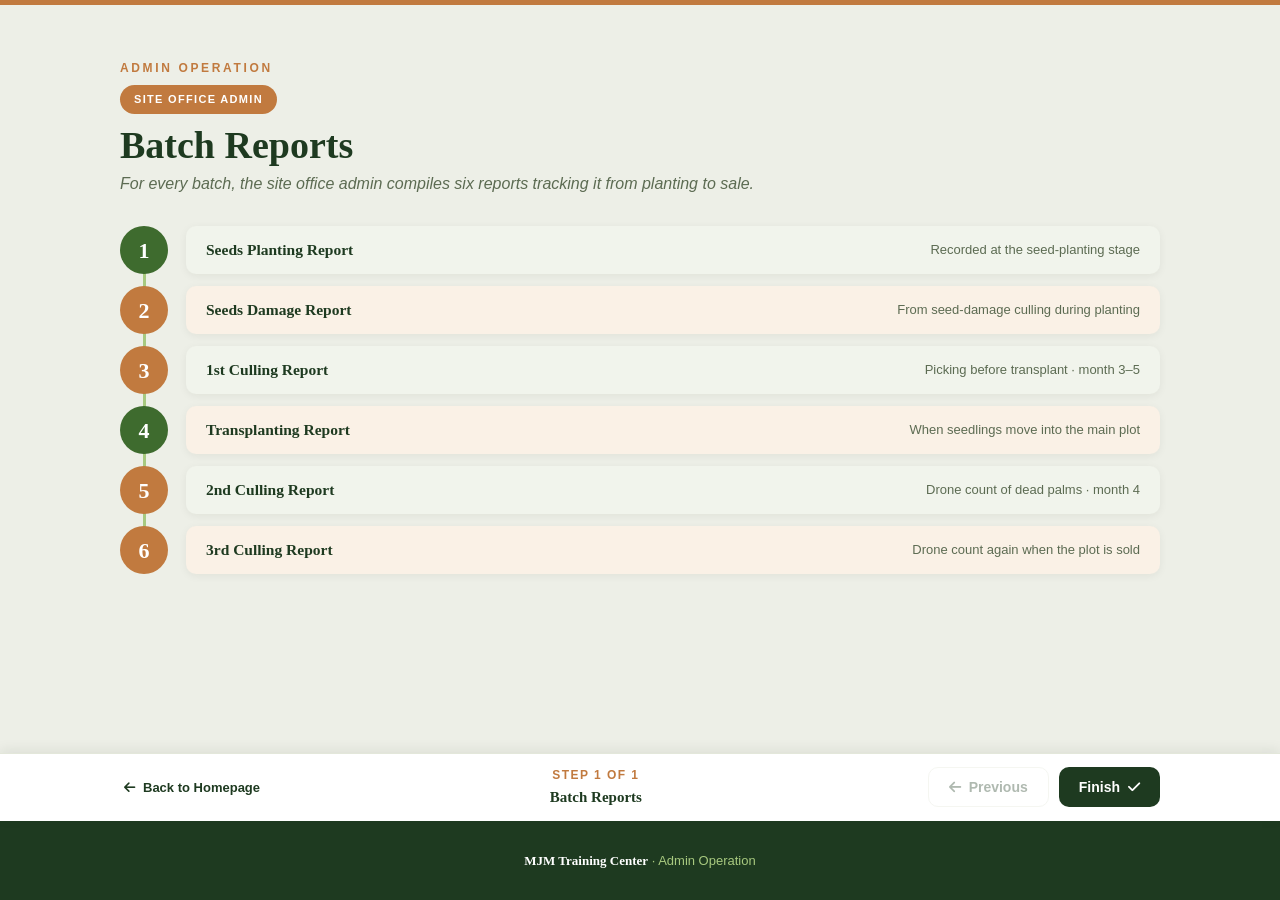
==== admin-operation.html @ 198212f9 "Show course-completion modal on Finish - Operation, Sales and Admin Operation now show a 'Congratula" ====
<!DOCTYPE html>
<html lang="en">
<head>
<meta charset="UTF-8">
<meta name="viewport" content="width=device-width, initial-scale=1.0">
<title>Admin Operation — MJM Training Center</title>
<meta name="description" content="Admin operation training — batch reports and records.">
<link rel="stylesheet" href="https://cdnjs.cloudflare.com/ajax/libs/font-awesome/6.5.2/css/all.min.css">
<link rel="stylesheet" href="assets/style.css">
</head>
<body>

<div class="pagebar"><div class="fill" id="pgfill"></div></div>

<!-- BATCH REPORTS -->
<section class="slide" id="reports"><div class="wrap">
  <div class="titlewrap reveal">
    <div class="kicker">Admin Operation</div>
    <span class="role-pill">Site Office Admin</span>
    <h2 class="slide-title">Batch Reports</h2>
    <p class="subtitle">For every batch, the site office admin compiles six reports tracking it from planting to sale.</p>
  </div>
  <div class="reports reveal">
    <div class="rrow"><div class="badge" style="background:var(--green)">1</div>
      <div class="bar"><h3>Seeds Planting Report</h3><span>Recorded at the seed-planting stage</span></div></div>
    <div class="rrow alt"><div class="badge" style="background:var(--earth)">2</div>
      <div class="bar"><h3>Seeds Damage Report</h3><span>From seed-damage culling during planting</span></div></div>
    <div class="rrow"><div class="badge" style="background:var(--earth)">3</div>
      <div class="bar"><h3>1st Culling Report</h3><span>Picking before transplant · month 3–5</span></div></div>
    <div class="rrow alt"><div class="badge" style="background:var(--green)">4</div>
      <div class="bar"><h3>Transplanting Report</h3><span>When seedlings move into the main plot</span></div></div>
    <div class="rrow"><div class="badge" style="background:var(--earth)">5</div>
      <div class="bar"><h3>2nd Culling Report</h3><span>Drone count of dead palms · month 4</span></div></div>
    <div class="rrow alt"><div class="badge" style="background:var(--earth)">6</div>
      <div class="bar"><h3>3rd Culling Report</h3><span>Drone count again when the plot is sold</span></div></div>
  </div>
</div></section>

<div class="pager">
  <div class="pager-in">
    <a class="phome" href="index.html"><i class="fa-solid fa-arrow-left"></i> Back to Homepage</a>
    <div class="pmeta">
      <div class="pstep" id="pstep">Step 1</div>
      <div class="pname" id="pname"></div>
    </div>
    <div class="pbtns">
      <button class="pbtn ghost" id="prevBtn"><i class="fa-solid fa-arrow-left"></i> <span class="lbl">Previous</span></button>
      <button class="pbtn" id="nextBtn">Next <i class="fa-solid fa-arrow-right"></i></button>
    </div>
  </div>
</div>

<footer>
  <p><b>MJM Training Center</b> · Admin Operation</p>
</footer>

<div class="done-modal" id="doneModal">
  <div class="done-card">
    <div class="done-seal"><i class="fa-solid fa-circle-check"></i></div>
    <h2>Congratulations!</h2>
    <p>You've finished the course.</p>
    <a class="btn" href="index.html"><i class="fa-solid fa-house"></i> Back to Homepage</a>
  </div>
</div>

<script>
(function(){
  var body=document.body;
  var steps=[].slice.call(document.querySelectorAll('section.slide'));
  var fill=document.getElementById('pgfill');
  var stepEl=document.getElementById('pstep'),nameEl=document.getElementById('pname');
  var prevBtn=document.getElementById('prevBtn'),nextBtn=document.getElementById('nextBtn');
  var total=steps.length, cur=0;
  [].forEach.call(document.querySelectorAll('.reveal'),function(el){el.classList.add('in');});
  function nameOf(sec){var t=sec.querySelector('.slide-title');return t?t.textContent.trim():'';}
  function show(i,scroll){
    cur=Math.max(0,Math.min(total-1,i));
    steps.forEach(function(s,idx){s.classList.toggle('active',idx===cur);});
    fill.style.width=((cur+1)/total*100)+'%';
    stepEl.textContent='Step '+(cur+1)+' of '+total;
    nameEl.textContent=nameOf(steps[cur]);
    prevBtn.disabled=(cur===0);
    nextBtn.innerHTML=(cur===total-1)?'Finish <i class="fa-solid fa-check"></i>':'Next <i class="fa-solid fa-arrow-right"></i>';
    if(scroll!==false) window.scrollTo({top:0,behavior:'smooth'});
  }
  prevBtn.addEventListener('click',function(){ if(cur>0) show(cur-1); });
  nextBtn.addEventListener('click',function(){ if(cur<total-1) show(cur+1); else document.getElementById('doneModal').classList.add('show'); });
  document.addEventListener('keydown',function(e){
    if(e.target.tagName==='INPUT'||e.target.tagName==='TEXTAREA') return;
    if(e.key==='ArrowRight'){ if(cur<total-1) show(cur+1); }
    else if(e.key==='ArrowLeft'){ if(cur>0) show(cur-1); }
  });
  body.classList.add('paged');
  show(0,false);
})();
</script>

</body>
</html>
---- assets/style.css ----
/* Shared styles — Training Hub */

  :root{
    --forest:#1E3A20; --green:#3E6B2E; --leaf:#6FA046; --moss:#A8C97F;
    --earth:#C17A3F; --earth-d:#9C5E2C; --card:#F1F4EC; --card-e:#FAF1E6;
    --ink:#1B2A17; --mute:#5C6B52; --line:#E3E7DA; --white:#fff;
    --serif:Georgia,"Iowan Old Style","Times New Roman",serif;
    --sans:-apple-system,BlinkMacSystemFont,"Segoe UI",Roboto,"Helvetica Neue",Arial,sans-serif;
    --maxw:1080px;
  }
  *{box-sizing:border-box;margin:0;padding:0}
  html{scroll-behavior:smooth;scroll-padding-top:74px}
  body{font-family:var(--sans);color:var(--ink);background:#EDEFE7;line-height:1.5;-webkit-font-smoothing:antialiased}
  h1,h2,h3{font-family:var(--serif);font-weight:700;line-height:1.12}
  a{color:inherit;text-decoration:none}
  img{max-width:100%}

  /* ---------- nav ---------- */
  .topbar{position:sticky;top:0;z-index:50;background:var(--forest);color:#fff;
    box-shadow:0 2px 10px rgba(0,0,0,.15)}
  .topbar-in{max-width:var(--maxw);margin:0 auto;display:flex;align-items:center;
    justify-content:space-between;padding:12px 20px;gap:16px}
  .brand{display:flex;align-items:center;gap:10px;font-family:var(--serif);font-weight:700;font-size:18px;white-space:nowrap}
  .brand i{color:var(--moss)}
  .navlinks{display:flex;gap:4px;flex-wrap:wrap;justify-content:flex-end}
  .navlinks a{font-size:13px;font-weight:600;color:#D7E3C4;padding:6px 10px;border-radius:6px;
    letter-spacing:.02em;transition:background .15s,color .15s}
  .navlinks a:hover,.navlinks a.active{background:rgba(255,255,255,.12);color:#fff}
  .navtoggle{display:none;background:none;border:0;color:#fff;font-size:20px;cursor:pointer}

  /* ---------- layout ---------- */
  .wrap{max-width:var(--maxw);margin:0 auto;padding:0 20px}
  .slide{padding:54px 0;border-bottom:1px solid var(--line)}
  .slide:last-of-type{border-bottom:0}
  .kicker{font-size:12px;font-weight:700;letter-spacing:.22em;color:var(--earth);text-transform:uppercase;margin-bottom:8px}
  .slide-title{font-size:clamp(26px,4vw,38px);color:var(--forest);margin-bottom:6px}
  .subtitle{color:var(--mute);font-style:italic;font-size:16px;max-width:760px;margin-top:6px}
  .titlewrap{position:relative;margin-bottom:30px}
  .role-pill{display:inline-block;background:var(--earth);color:#fff;font-size:11px;font-weight:700;
    letter-spacing:.12em;text-transform:uppercase;padding:6px 14px;border-radius:20px;margin-bottom:10px}

  /* ---------- hero ---------- */
  .hero{background:var(--forest);color:#fff;position:relative;overflow:hidden}
  .hero .blob{position:absolute;border-radius:50%;}
  .hero .b1{width:380px;height:380px;background:#33532f;top:-120px;right:-90px;opacity:.55}
  .hero .b2{width:280px;height:280px;background:var(--leaf);bottom:-130px;right:60px;opacity:.30}
  .hero-in{max-width:var(--maxw);margin:0 auto;padding:90px 20px 80px;position:relative;z-index:2}
  .hero .seed{width:74px;height:74px;border-radius:50%;background:rgba(255,255,255,.10);
    display:grid;place-items:center;font-size:34px;color:#fff;margin-bottom:26px}
  .hero .eyebrow{color:var(--moss);letter-spacing:.28em;font-weight:700;font-size:14px;text-transform:uppercase}
  .hero h1{font-size:clamp(36px,7vw,62px);margin:14px 0 0;max-width:14ch}
  .hero .rule{width:120px;height:4px;background:var(--earth);margin:26px 0 18px;border-radius:2px}
  .hero .lede{color:var(--moss);font-size:clamp(15px,2.4vw,19px);max-width:60ch}

  /* ---------- generic cards / grids ---------- */
  .grid{display:grid;gap:18px}
  .g2{grid-template-columns:repeat(2,1fr)}
  .g3{grid-template-columns:repeat(3,1fr)}
  .g4{grid-template-columns:repeat(4,1fr)}
  .card{background:var(--card);border-radius:14px;padding:22px;box-shadow:0 3px 10px rgba(27,42,23,.07)}
  .card.earthbg{background:var(--card-e)}

  .icon-badge{flex:none;width:56px;height:56px;border-radius:50%;display:grid;place-items:center;
    color:#fff;font-size:24px}
  .ib-green{background:var(--green)} .ib-forest{background:var(--forest)}
  .ib-earth{background:var(--earth)} .ib-leaf{background:var(--leaf)}

  /* overview */
  .ov{display:flex;gap:16px;align-items:flex-start}
  .ov .num{font-family:var(--serif);font-size:40px;font-weight:700;color:var(--moss);margin-left:auto;line-height:1}
  .ov h3{font-size:19px;color:var(--forest);margin-bottom:6px}
  .ov p{color:var(--mute);font-size:14px}

  /* stage flow */
  .flow{display:flex;align-items:stretch;gap:0}
  .flow .node{flex:1}
  .flow .arrow{flex:none;display:grid;place-items:center;color:var(--earth);font-size:22px;padding:0 10px}
  .stage{background:var(--card);border-radius:14px;overflow:hidden;text-align:center;height:100%;
    box-shadow:0 3px 10px rgba(27,42,23,.07);position:relative}
  .stage .bar{height:7px}
  .stage .body{padding:26px 20px 24px}
  .stage .circle{width:84px;height:84px;border-radius:50%;display:grid;place-items:center;color:#fff;
    font-size:34px;margin:6px auto 16px}
  .stage h3{font-size:21px;color:var(--forest);margin-bottom:12px}
  .stage .dur{display:inline-block;font-size:13px;font-weight:700;color:var(--forest);
    padding:5px 14px;border-radius:16px;margin-bottom:12px}
  .stage p{color:var(--mute);font-size:13.5px}

  /* two-col split (planting) */
  .split{display:grid;grid-template-columns:1fr 1fr;gap:18px}
  .row-item{display:flex;gap:14px;align-items:flex-start;margin-bottom:16px}
  .ring{flex:none;width:46px;height:46px;border-radius:50%;display:grid;place-items:center;
    background:#fff;font-size:18px}
  .ring.leaf{border:2px solid var(--leaf);color:var(--leaf)}
  .ring.earth{border:2px solid var(--earth);color:var(--earth)}
  .row-item b{color:var(--forest)} .row-item span{color:var(--mute);font-size:14px}
  .soil{background:#E3D5C0;border-radius:10px;padding:14px;margin:6px 0 16px;position:relative}
  .soil .surface{background:#C9B79A;border-radius:6px;height:30px;display:flex;align-items:center;
    padding:0 10px;font-size:11px;font-style:italic;color:#6B5B43;margin-bottom:10px}
  .soil .seedline{display:flex;align-items:center;gap:8px;color:var(--earth-d);font-weight:700;font-size:13px}
  .soil .seedline .dash{flex:1;border-top:2px dashed var(--earth)}
  ul.ticks{list-style:none}
  ul.ticks li{position:relative;padding-left:24px;margin-bottom:8px;font-size:14px;color:var(--ink)}
  ul.ticks li::before{content:"\f00c";font-family:"Font Awesome 6 Free";font-weight:900;
    position:absolute;left:0;top:1px;color:var(--leaf);font-size:13px}

  /* hero schedule card (pre-nursery) */
  .schedhero{background:var(--forest);color:#fff;border-radius:16px;padding:26px;box-shadow:0 3px 12px rgba(27,42,23,.18)}
  .schedhero .head{display:flex;align-items:center;gap:14px;margin-bottom:16px}
  .schedhero h3{font-size:21px;color:#fff}
  .schedhero .lead{color:var(--moss);font-size:14px;margin-bottom:14px}
  .schedhero ul{list-style:none}
  .schedhero li{position:relative;padding-left:20px;margin-bottom:9px;font-size:14.5px}
  .schedhero li::before{content:"";position:absolute;left:0;top:8px;width:7px;height:7px;border-radius:50%;background:var(--moss)}

  /* stat / operation card */
  .op{display:flex;gap:16px;align-items:flex-start}
  .op .op-body{min-width:0}
  .op .op-title{font-size:14.5px;font-weight:700;color:var(--forest)}
  .op .op-value{font-family:var(--serif);font-weight:700;font-size:26px;line-height:1.1;margin:2px 0 4px}
  .op .op-value.sm{font-size:19px}
  .op.green .op-value{color:var(--leaf)} .op.earth .op-value{color:var(--earth)}
  .op .op-note{color:var(--mute);font-size:12.5px}
  .reminder{background:var(--forest);color:#fff}
  .reminder .op-title{color:#fff} .reminder .op-note{color:var(--moss)}

  /* beyond (3 big colored cards) */
  .big{border-radius:16px;padding:26px;color:#fff;height:100%}
  .big .icon-badge{background:rgba(255,255,255,.14);margin-bottom:18px}
  .big h3{font-size:22px;margin-bottom:10px}
  .big p{font-size:14px;opacity:.95}
  .bg-green{background:var(--green)} .bg-leaf{background:var(--leaf)} .bg-earth{background:var(--earth)}

  /* culling timeline */
  .cull{background:var(--card);border-radius:14px;text-align:center;padding:22px 16px;height:100%;
    box-shadow:0 3px 10px rgba(27,42,23,.07)}
  .cull .circle{width:74px;height:74px;border-radius:50%;display:grid;place-items:center;color:#fff;font-size:30px;margin:0 auto 14px}
  .cull h3{font-size:16px;color:var(--forest);margin-bottom:8px}
  .cull .when{display:inline-block;font-size:11.5px;font-weight:700;color:var(--forest);
    padding:4px 10px;border-radius:6px;margin-bottom:10px}
  .cull p{font-size:13px;color:var(--mute)}

  /* step list (transplanting) */
  .steps{counter-reset:step}
  .step{display:flex;gap:16px;align-items:flex-start;position:relative;padding-bottom:18px}
  .step:not(:last-child)::after{content:"";position:absolute;left:18px;top:42px;bottom:-2px;width:2.5px;background:var(--moss)}
  .step .dot{flex:none;width:38px;height:38px;border-radius:50%;background:var(--green);color:#fff;
    font-family:var(--serif);font-weight:700;display:grid;place-items:center;z-index:1}
  .step b{color:var(--forest);font-size:15.5px} .step span{display:block;color:var(--mute);font-size:13px;margin-top:2px}
  .sidecard{background:var(--forest);color:#fff;border-radius:16px;padding:30px;text-align:center;
    display:flex;flex-direction:column;justify-content:center;height:100%}
  .sidecard .circle{width:70px;height:70px;border-radius:50%;background:var(--leaf);display:grid;place-items:center;
    font-size:28px;margin:0 auto 18px}
  .sidecard h3{font-size:22px;margin-bottom:8px}
  .sidecard .em{color:var(--moss);font-style:italic;margin-bottom:14px}
  .sidecard .hr{height:1px;background:var(--green);width:70%;margin:6px auto 16px}
  .sidecard p{font-size:13.5px}

  /* numbered process flow (collection / order) */
  .pcard{background:var(--card);border-radius:13px;padding:20px;height:100%;box-shadow:0 3px 10px rgba(27,42,23,.07)}
  .pcard.earthbg{background:var(--card-e)}
  .pcard .top{display:flex;gap:14px;align-items:center;margin-bottom:10px}
  .pcard .stepno{font-size:11px;font-weight:700;letter-spacing:.14em;color:var(--leaf);text-transform:uppercase}
  .pcard.earthbg .stepno{color:var(--earth)}
  .pcard h3{font-size:16px;color:var(--forest)}
  .pcard p{font-size:13px;color:var(--mute)}

  /* order flow (3 big tiles) */
  .otile{background:var(--card);border-radius:14px;overflow:hidden;text-align:center;height:100%;
    box-shadow:0 3px 10px rgba(27,42,23,.07)}
  .otile .bar{height:7px}
  .otile .body{padding:24px 20px;position:relative}
  .otile .on{position:absolute;top:14px;left:18px;font-family:var(--serif);font-weight:700;font-size:30px;opacity:.30}
  .otile .circle{width:78px;height:78px;border-radius:50%;display:grid;place-items:center;color:#fff;
    font-size:32px;margin:10px auto 16px}
  .otile h3{font-size:17px;color:var(--forest);margin-bottom:8px}
  .otile p{font-size:13px;color:var(--mute)}

  /* report vertical flow */
  .reports{position:relative}
  .reports::before{content:"";position:absolute;left:23px;top:24px;bottom:24px;width:2.5px;background:var(--moss)}
  .rrow{display:flex;align-items:center;gap:18px;margin-bottom:12px;position:relative}
  .rrow .badge{flex:none;width:48px;height:48px;border-radius:50%;color:#fff;font-family:var(--serif);
    font-weight:700;font-size:22px;display:grid;place-items:center;z-index:1}
  .rrow .bar{flex:1;background:var(--card);border-radius:10px;padding:14px 20px;display:flex;
    align-items:center;justify-content:space-between;gap:16px;box-shadow:0 2px 8px rgba(27,42,23,.06)}
  .rrow.alt .bar{background:var(--card-e)}
  .rrow .bar h3{font-size:15.5px;color:var(--forest)}
  .rrow .bar span{color:var(--mute);font-size:13px;text-align:right}

  /* document cards */
  .doc{display:flex;align-items:center;gap:14px;background:var(--card);border-radius:12px;padding:14px 18px;
    position:relative;box-shadow:0 2px 8px rgba(27,42,23,.06)}
  .doc .icon-badge{width:48px;height:48px;font-size:20px;background:var(--forest)}
  .doc h3{font-size:15px;color:var(--forest)} .doc p{font-size:12.5px;color:var(--mute)}
  .doc .dn{margin-left:auto;font-family:var(--serif);font-weight:700;font-size:34px;color:var(--earth);opacity:.45}
  .doc.record{background:var(--forest)}
  .doc.record .icon-badge{background:var(--leaf)}
  .doc.record h3{color:#fff} .doc.record p{color:var(--moss)}

  /* footer */
  footer{background:var(--forest);color:var(--moss);text-align:center;padding:30px 20px;font-size:13px}
  footer b{color:#fff;font-family:var(--serif)}

  /* reveal */
  .reveal{opacity:0;transform:translateY(18px);transition:opacity .6s ease,transform .6s ease}
  .reveal.in{opacity:1;transform:none}

  /* ---------- responsive ---------- */
  @media (max-width:860px){
    .g4{grid-template-columns:repeat(2,1fr)}
    .split{grid-template-columns:1fr}
    .navlinks{display:none;position:absolute;top:100%;left:0;right:0;background:var(--forest);
      flex-direction:column;align-items:stretch;padding:8px 14px 16px;gap:2px}
    .navlinks.open{display:flex}
    .navlinks a{padding:10px;border-radius:8px}
    .navtoggle{display:block}
    .topbar-in{position:relative}
  }
  @media (max-width:680px){
    .g2,.g3{grid-template-columns:1fr}
    .flow{flex-direction:column}
    .flow .arrow{transform:rotate(90deg);padding:10px 0}
    .transplant{grid-template-columns:1fr!important}
    .g4{grid-template-columns:1fr}
    .rrow .bar{flex-direction:column;align-items:flex-start;gap:4px}
    .rrow .bar span{text-align:left}
  }
  @media (prefers-reduced-motion:reduce){
    html{scroll-behavior:auto}
    .reveal{opacity:1;transform:none;transition:none}
  }

  /* ---------- simple nav link (non-collapsing) ---------- */
  .homelink{font-size:13px;font-weight:600;color:#D7E3C4;padding:6px 10px;border-radius:6px;white-space:nowrap}
  .homelink:hover{background:rgba(255,255,255,.12);color:#fff}

  /* ---------- landing modules ---------- */
  .modules{display:grid;grid-template-columns:repeat(auto-fit,minmax(280px,1fr));gap:22px}
  .module-card{display:flex;flex-direction:column;background:var(--card);border-radius:16px;padding:28px;
    box-shadow:0 3px 12px rgba(27,42,23,.08);transition:transform .18s ease,box-shadow .18s ease;
    color:inherit;border:1px solid var(--line)}
  .module-card:hover{transform:translateY(-4px);box-shadow:0 12px 26px rgba(27,42,23,.15)}
  .module-card .m-icon{width:64px;height:64px;border-radius:16px;display:grid;place-items:center;
    color:#fff;font-size:28px;background:var(--green);margin-bottom:18px}
  .module-card.locked .m-icon{background:var(--earth)}
  .module-card h3{font-size:21px;color:var(--forest);margin-bottom:8px}
  .module-card p{color:var(--mute);font-size:14px;flex:1;margin-bottom:18px}
  .mbadge{display:inline-flex;align-items:center;gap:6px;font-size:11.5px;font-weight:700;letter-spacing:.06em;
    text-transform:uppercase;padding:5px 12px;border-radius:20px;align-self:flex-start;margin-bottom:16px}
  .mbadge.free{background:#dceac8;color:var(--green)}
  .mbadge.lock{background:#f0dcc8;color:var(--earth-d)}
  .mbadge.gold{background:#f5e6c4;color:#8a6a1f}
  .module-card.cert .m-icon{background:linear-gradient(135deg,#d9a441,#b07c22)}

  /* ---------- certificate banner (own section) ---------- */
  .cert-banner{display:flex;align-items:center;gap:22px;background:linear-gradient(135deg,#fffaf0,#f6edd6);
    border:1px solid #e3cf9e;border-radius:18px;padding:26px 28px;box-shadow:0 3px 12px rgba(120,90,20,.10);
    color:inherit;transition:transform .18s ease,box-shadow .18s ease}
  .cert-banner:hover{transform:translateY(-3px);box-shadow:0 12px 26px rgba(120,90,20,.18)}
  .cert-banner .cb-icon{flex:none;width:64px;height:64px;border-radius:16px;display:grid;place-items:center;
    color:#fff;font-size:28px;background:linear-gradient(135deg,#d9a441,#b07c22)}
  .cert-banner .cb-text{flex:1;min-width:0}
  .cert-banner .cb-text h3{font-size:21px;color:var(--forest);margin-bottom:6px}
  .cert-banner .cb-text p{color:var(--mute);font-size:14px}
  .cert-banner .cb-go{flex:none;width:44px;height:44px;border-radius:50%;display:grid;place-items:center;
    background:var(--forest);color:#fff;font-size:16px;transition:transform .18s ease,background .18s ease}
  .cert-banner:hover .cb-go{background:var(--green);transform:translateX(3px)}
  @media(max-width:560px){.cert-banner{flex-direction:column;text-align:center}}

  /* ---------- course completion modal ---------- */
  .done-modal{position:fixed;inset:0;z-index:300;display:none;align-items:center;justify-content:center;
    padding:20px;background:rgba(27,42,23,.55)}
  .done-modal.show{display:flex;animation:donefade .25s ease}
  @keyframes donefade{from{opacity:0}to{opacity:1}}
  .done-card{background:#fff;border-radius:20px;padding:42px 34px;max-width:400px;width:100%;text-align:center;
    box-shadow:0 24px 60px rgba(0,0,0,.35);animation:donepop .3s ease}
  @keyframes donepop{from{transform:scale(.9);opacity:0}to{transform:none;opacity:1}}
  .done-seal{width:86px;height:86px;border-radius:50%;margin:0 auto 18px;display:grid;place-items:center;
    font-size:44px;color:#fff;background:linear-gradient(135deg,var(--leaf),var(--green))}
  .done-card h2{font-family:var(--serif);font-size:28px;color:var(--forest);margin-bottom:8px}
  .done-card p{color:var(--mute);font-size:15px}
  .done-card .btn{margin-top:22px}
  .m-open{display:inline-flex;align-items:center;gap:8px;font-weight:700;font-size:14px;color:var(--forest)}
  .m-open i{transition:transform .18s ease}
  .module-card:hover .m-open i{transform:translateX(4px)}

  /* ---------- coming soon ---------- */
  .coming{max-width:640px;margin:0 auto;text-align:center;padding:40px 0}
  .coming .cs-icon{width:96px;height:96px;border-radius:50%;background:var(--card);display:grid;place-items:center;
    font-size:40px;color:var(--green);margin:0 auto 24px}
  .coming h2{font-size:clamp(26px,4vw,34px);color:var(--forest);margin-bottom:12px}
  .coming p{color:var(--mute);font-size:16px;margin-bottom:6px}
  .btn{display:inline-flex;align-items:center;gap:8px;background:var(--forest);color:#fff;font-weight:700;
    font-size:14px;padding:12px 22px;border-radius:10px;margin-top:22px;border:0;cursor:pointer;transition:background .15s}
  .btn:hover{background:var(--green)}

  /* ---------- password gate ---------- */
  .gate{position:fixed;inset:0;z-index:200;background:var(--forest);display:flex;align-items:center;
    justify-content:center;padding:20px}
  .gate.hidden{display:none}
  .gate-card{background:#fff;border-radius:18px;padding:38px 32px;max-width:380px;width:100%;text-align:center;
    box-shadow:0 18px 50px rgba(0,0,0,.35)}
  .gate-card .lock{width:72px;height:72px;border-radius:50%;background:var(--card-e);color:var(--earth);
    display:grid;place-items:center;font-size:30px;margin:0 auto 18px}
  .gate-card h2{font-size:22px;color:var(--forest);margin-bottom:6px}
  .gate-card p{color:var(--mute);font-size:14px;margin-bottom:20px}
  .gate-card input{width:100%;padding:13px 14px;border:1.5px solid var(--line);border-radius:10px;font-size:18px;
    text-align:center;letter-spacing:.35em;font-family:var(--sans);margin-bottom:12px}
  .gate-card input:focus{outline:none;border-color:var(--leaf)}
  .gate-err{color:#b23b2e;font-size:13px;min-height:18px;margin-bottom:10px;font-weight:600}
  .gate.shake .gate-card{animation:shake .42s}
  @keyframes shake{0%,100%{transform:translateX(0)}25%{transform:translateX(-9px)}75%{transform:translateX(9px)}}
  .gate-back{display:inline-block;margin-top:16px;color:var(--mute);font-size:13px}
  .gate-back:hover{color:var(--forest)}
  .locked-body{display:none}
  .locked-body.shown{display:block}

  @media (max-width:860px){ .modules{grid-template-columns:1fr} }

  /* ---------- hub stats strip ---------- */
  .hubstats{display:flex;flex-wrap:wrap;gap:16px;margin-top:34px}
  .stat{flex:1;min-width:150px;background:rgba(255,255,255,.08);border:1px solid rgba(255,255,255,.14);
    border-radius:14px;padding:18px 20px}
  .stat .n{font-family:var(--serif);font-weight:700;font-size:30px;color:#fff;line-height:1}
  .stat .l{color:var(--moss);font-size:13px;margin-top:6px}
  @media (max-width:680px){ .stat{min-width:calc(50% - 8px)} }

  /* ---------- brand mark ---------- */
  .brand .mjm{background:var(--earth);color:#fff;font-family:var(--serif);font-weight:700;
    border-radius:8px;padding:2px 8px;font-size:15px;letter-spacing:.02em}

  /* big hub logo: large "MJM" + "Training Center" beside it */
  .brandmark{display:flex;align-items:center;gap:14px;padding:4px 0}
  .brandmark .mjm-logo{font-family:var(--serif);font-weight:700;font-size:42px;line-height:1;
    letter-spacing:.02em;background:linear-gradient(135deg,#fff 0%,var(--moss) 70%,var(--leaf) 100%);
    -webkit-background-clip:text;background-clip:text;color:transparent;
    text-shadow:0 2px 10px rgba(0,0,0,.18)}
  .brandmark .tc-label{font-size:13px;font-weight:700;line-height:1.15;text-transform:uppercase;
    letter-spacing:.2em;color:#D7E3C4;border-left:2px solid var(--earth);padding-left:14px}
  @media (max-width:480px){
    .brandmark .mjm-logo{font-size:34px}
    .brandmark .tc-label{font-size:11px;letter-spacing:.15em}
  }

  /* locked-card note */
  .module-card .lock-note{font-size:12px;color:var(--earth-d);margin-bottom:14px;display:flex;
    align-items:center;gap:6px;font-weight:600}

  /* ---------- role pathways ---------- */
  /* role × skill matrix */
  .matrix-wrap{overflow-x:auto;-webkit-overflow-scrolling:touch;border-radius:14px;
    box-shadow:0 3px 10px rgba(27,42,23,.07)}
  .matrix{width:100%;border-collapse:separate;border-spacing:0;min-width:660px;background:var(--card);
    border:1px solid var(--line);border-radius:14px;overflow:hidden}
  .matrix th,.matrix td{padding:14px 10px;text-align:center;border-bottom:1px solid var(--line)}
  .matrix tbody tr:last-child td{border-bottom:0}
  .matrix thead th{background:var(--forest);color:#fff;vertical-align:middle;font-size:11.5px;font-weight:700}
  .matrix thead th.skill-h{text-align:center;font-size:12px;letter-spacing:.04em}
  .matrix thead th.open-h{font-size:11px;color:var(--moss)}
  .matrix .rdot{display:inline-grid;place-items:center;width:34px;height:34px;border-radius:50%;
    margin:0 auto 6px;color:#fff;font-size:15px}
  .matrix .rdot.r1{background:var(--moss)} .matrix .rdot.r2{background:var(--leaf)}
  .matrix .rdot.r3{background:var(--green)} .matrix .rdot.r4{background:var(--earth)}
  .matrix .rdot.r5{background:#fff;color:var(--forest)}
  .matrix .rname{display:flex;flex-direction:column;justify-content:center;align-items:center;
    line-height:1.2;min-height:2.4em}
  .matrix .skill{text-align:left;font-weight:700;color:var(--forest);font-size:14px;white-space:nowrap}
  .matrix .skill i{color:var(--green);margin-right:8px;width:18px;text-align:center}
  .matrix tbody tr:nth-child(even){background:#fff}
  .matrix .tick{color:var(--leaf);font-size:16px}
  .matrix .no{color:#c7d0bb}
  .matrix .go{display:inline-grid;place-items:center;width:34px;height:34px;border-radius:8px;
    background:var(--forest);color:#fff;font-size:14px;transition:background .15s,transform .15s}
  .matrix .go:hover{background:var(--green);transform:translateX(2px)}
  .path-note{margin-top:24px;background:var(--card-e);border:1px solid var(--line);border-radius:14px;
    padding:20px 22px;display:flex;gap:16px;align-items:flex-start}
  .path-note .icon-badge{flex:none;width:48px;height:48px;font-size:20px;background:var(--earth)}
  .path-note h3{font-size:16px;color:var(--forest);margin-bottom:6px}
  .path-note p{color:var(--mute);font-size:13.5px}
  .path-note b{color:var(--forest)}

  /* ---------- paged walkthrough (nursery) ---------- */
  body.paged{min-height:100vh;display:flex;flex-direction:column}
  body.paged .slide{display:none;border-bottom:0}
  body.paged .slide.active{display:block;animation:pagein .4s ease;flex:1 0 auto}
  @keyframes pagein{from{opacity:0;transform:translateY(10px)}to{opacity:1;transform:none}}
  .pagebar{position:sticky;top:0;z-index:40;height:5px;background:var(--line)}
  .pagebar .fill{height:100%;background:var(--earth);width:0;transition:width .35s ease}
  .pager{position:sticky;bottom:0;z-index:45;background:#fff;border-top:1px solid var(--line);
    box-shadow:0 -3px 12px rgba(27,42,23,.08)}
  .pager-in{max-width:var(--maxw);margin:0 auto;display:flex;align-items:center;justify-content:space-between;
    gap:14px;padding:12px 20px}
  .pager .pbtn{display:inline-flex;align-items:center;gap:8px;background:var(--forest);color:#fff;font-weight:700;
    font-size:14px;padding:11px 20px;border-radius:10px;border:0;cursor:pointer;font-family:var(--sans);
    transition:background .15s,opacity .15s}
  .pager .pbtn:hover{background:var(--green)}
  .pager .pbtn[disabled]{opacity:.35;cursor:not-allowed}
  .pager .pbtn.ghost{background:transparent;color:var(--forest);border:1.5px solid var(--line)}
  .pager .pbtn.ghost:hover{background:var(--card)}
  .pager .pmeta{text-align:center;min-width:0;flex:1}
  .pager .pstep{font-size:12px;font-weight:700;letter-spacing:.12em;text-transform:uppercase;color:var(--earth)}
  .pager .pname{font-family:var(--serif);font-weight:700;color:var(--forest);font-size:15px;margin-top:2px;
    white-space:nowrap;overflow:hidden;text-overflow:ellipsis}
  .pager .phome{display:inline-flex;align-items:center;gap:8px;font-size:13px;font-weight:700;color:var(--forest);
    white-space:nowrap;padding:8px 4px}
  .pager .phome:hover{color:var(--green)}
  .pager .pbtns{display:flex;gap:10px}
  @media (max-width:560px){
    .pager .pname{display:none}
    .pager .pbtn{padding:11px 15px}
    .pager .phome .lbl,.pager .pbtn .lbl{display:none}
    .pager .phome{font-size:0}
    .pager .phome i{font-size:16px}
    .pager-in{gap:8px}
  }

  /* ---------- certificate / assessment picker ---------- */
  .cert-pick{max-width:640px;margin:0 auto}
  .cert-pick label{display:block;font-size:12px;font-weight:700;letter-spacing:.12em;text-transform:uppercase;
    color:var(--earth);margin-bottom:10px}
  .cert-select{position:relative}
  .cert-select select{width:100%;appearance:none;-webkit-appearance:none;background:#fff;color:var(--ink);
    border:1.5px solid var(--line);border-radius:12px;padding:16px 46px 16px 18px;font-size:16px;
    font-family:var(--sans);font-weight:600;cursor:pointer}
  .cert-select select:focus{outline:none;border-color:var(--leaf);box-shadow:0 0 0 3px rgba(111,160,70,.18)}
  .cert-select .chev{position:absolute;right:18px;top:50%;transform:translateY(-50%);color:var(--green);
    pointer-events:none;font-size:16px}

  .cert-panel{margin-top:26px;display:none}
  .cert-panel.show{display:block;animation:pagein .4s ease}
  .certificate{position:relative;background:linear-gradient(160deg,#fffdf6,#f6efdd);border:2px solid #e3cf9e;
    border-radius:18px;padding:38px 32px;text-align:center;box-shadow:0 10px 30px rgba(120,90,20,.12)}
  .certificate::before{content:"";position:absolute;inset:10px;border:1px solid #e3cf9e;border-radius:12px;pointer-events:none}
  .certificate .seal{width:78px;height:78px;border-radius:50%;margin:0 auto 16px;display:grid;place-items:center;
    background:linear-gradient(135deg,#d9a441,#b07c22);color:#fff;font-size:34px;box-shadow:0 6px 16px rgba(176,124,34,.35)}
  .certificate .ctag{font-size:12px;font-weight:700;letter-spacing:.22em;text-transform:uppercase;color:#a07c2a}
  .certificate h3{font-family:var(--serif);font-size:clamp(22px,4vw,30px);color:var(--forest);margin:8px 0 6px}
  .certificate .cfor{color:var(--mute);font-size:15px;margin-bottom:4px}
  .certificate .ccourse{font-family:var(--serif);font-weight:700;color:var(--earth-d);font-size:20px;margin-bottom:18px}
  .cert-note{margin-top:18px;font-size:13.5px;color:var(--mute);min-height:20px}
  .cert-note b{color:var(--forest)}
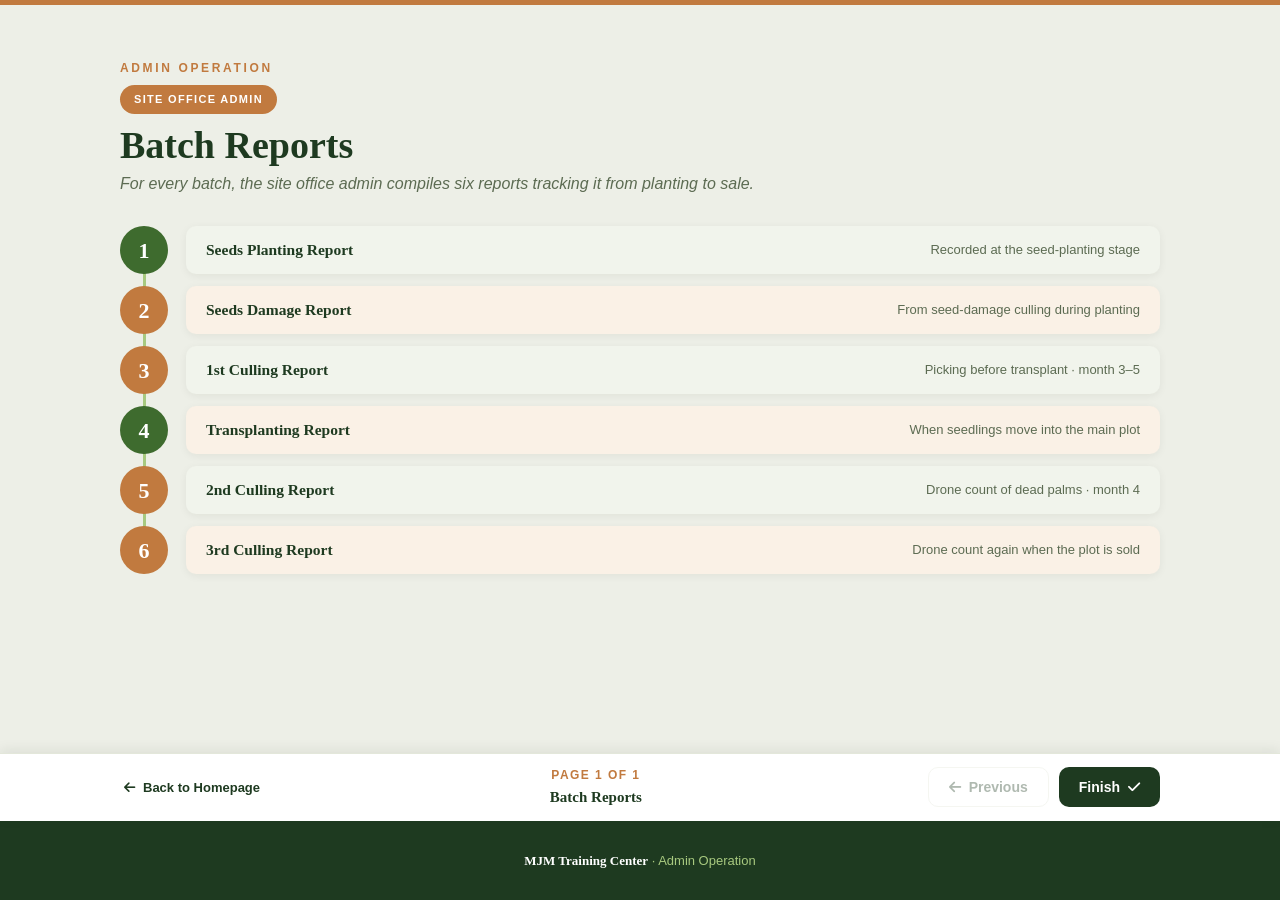
==== commit d703fb74: "Nursery Operation: realistic seed SVGs, Page labels, finish to module - Pager now says 'Page X of N'" ====
--- a/admin-operation.html
+++ b/admin-operation.html
@@ -40,7 +40,7 @@
   <div class="pager-in">
     <a class="phome" href="index.html"><i class="fa-solid fa-arrow-left"></i> Back to Homepage</a>
     <div class="pmeta">
-      <div class="pstep" id="pstep">Step 1</div>
+      <div class="pstep" id="pstep">Page 1</div>
       <div class="pname" id="pname"></div>
     </div>
     <div class="pbtns">
@@ -59,7 +59,7 @@
     <div class="done-seal"><i class="fa-solid fa-circle-check"></i></div>
     <h2>Congratulations!</h2>
     <p>You've finished the course.</p>
-    <a class="btn" href="index.html"><i class="fa-solid fa-house"></i> Back to Homepage</a>
+    <a class="btn" href="nursery.html"><i class="fa-solid fa-seedling"></i> Back to Nursery Training</a>
   </div>
 </div>
 
@@ -77,7 +77,7 @@
     cur=Math.max(0,Math.min(total-1,i));
     steps.forEach(function(s,idx){s.classList.toggle('active',idx===cur);});
     fill.style.width=((cur+1)/total*100)+'%';
-    stepEl.textContent='Step '+(cur+1)+' of '+total;
+    stepEl.textContent='Page '+(cur+1)+' of '+total;
     nameEl.textContent=nameOf(steps[cur]);
     prevBtn.disabled=(cur===0);
     nextBtn.innerHTML=(cur===total-1)?'Finish <i class="fa-solid fa-check"></i>':'Next <i class="fa-solid fa-arrow-right"></i>';
--- a/assets/style.css
+++ b/assets/style.css
@@ -281,6 +281,10 @@
   .done-card h2{font-family:var(--serif);font-size:28px;color:var(--forest);margin-bottom:8px}
   .done-card p{color:var(--mute);font-size:15px}
   .done-card .btn{margin-top:22px}
+
+  /* ---------- seed illustrations (planting step) ---------- */
+  .seedfig-wrap{display:flex;justify-content:center;margin:2px 0 18px}
+  .seedfig{width:100%;max-width:280px;height:auto;display:block}
   .m-open{display:inline-flex;align-items:center;gap:8px;font-weight:700;font-size:14px;color:var(--forest)}
   .m-open i{transition:transform .18s ease}
   .module-card:hover .m-open i{transform:translateX(4px)}
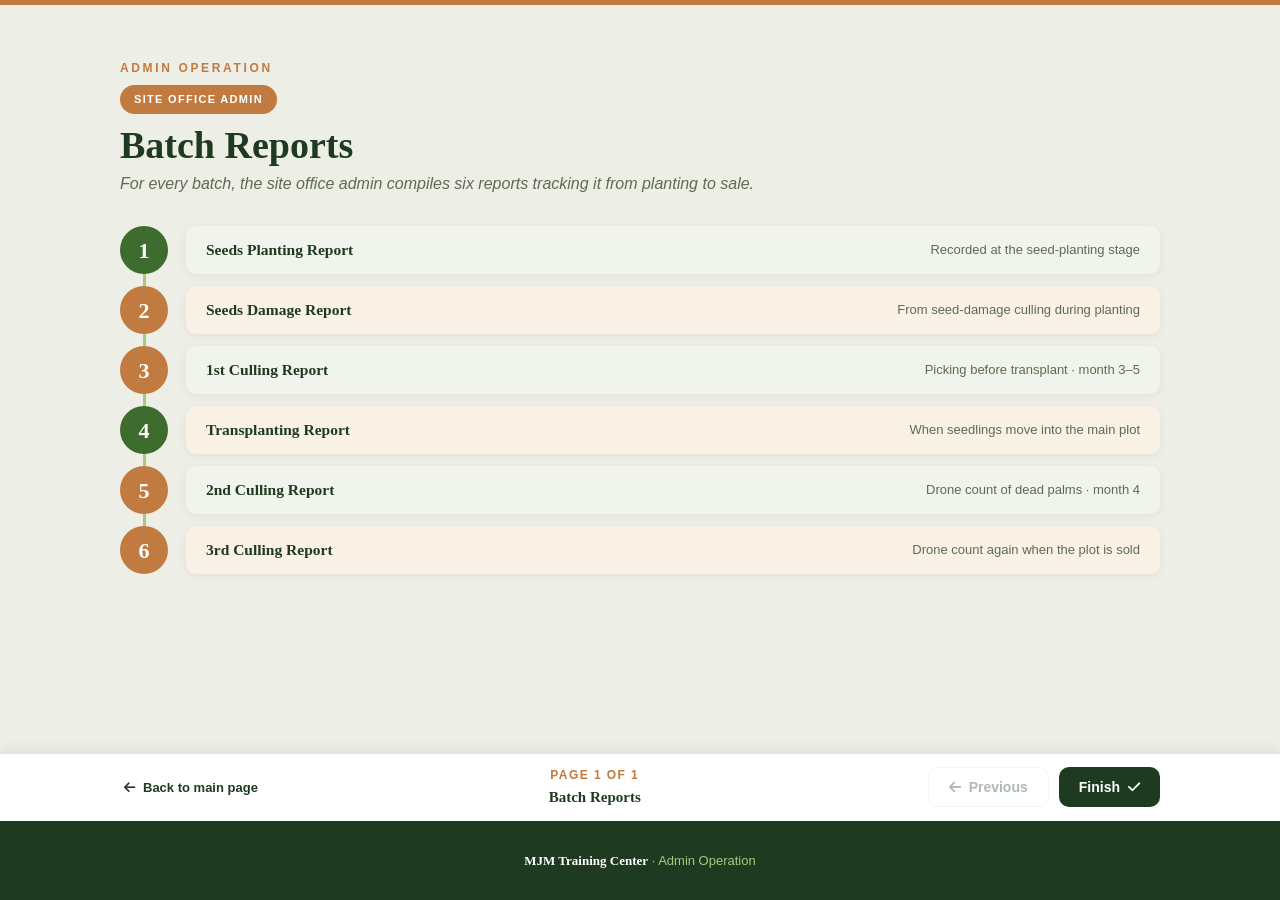
==== commit 3d983e53: "Build out Troubleshoot & Cases; realistic seed; unify back-link - Troubleshoot & Cases now a full pr" ====
--- a/admin-operation.html
+++ b/admin-operation.html
@@ -38,7 +38,7 @@
 
 <div class="pager">
   <div class="pager-in">
-    <a class="phome" href="index.html"><i class="fa-solid fa-arrow-left"></i> Back to Homepage</a>
+    <a class="phome" href="nursery.html"><i class="fa-solid fa-arrow-left"></i> Back to main page</a>
     <div class="pmeta">
       <div class="pstep" id="pstep">Page 1</div>
       <div class="pname" id="pname"></div>
@@ -59,7 +59,7 @@
     <div class="done-seal"><i class="fa-solid fa-circle-check"></i></div>
     <h2>Congratulations!</h2>
     <p>You've finished the course.</p>
-    <a class="btn" href="nursery.html"><i class="fa-solid fa-seedling"></i> Back to Nursery Training</a>
+    <a class="btn" href="nursery.html"><i class="fa-solid fa-arrow-left"></i> Back to main page</a>
   </div>
 </div>
 
--- a/assets/style.css
+++ b/assets/style.css
@@ -285,6 +285,23 @@
   /* ---------- seed illustrations (planting step) ---------- */
   .seedfig-wrap{display:flex;justify-content:center;margin:2px 0 18px}
   .seedfig{width:100%;max-width:280px;height:auto;display:block}
+
+  /* ---------- Carlos app mock (troubleshoot) ---------- */
+  .appmock{max-width:300px;margin:0 auto;background:#e9eef4;border:1px solid #d4dbe4;border-radius:22px;
+    padding:16px 14px 18px;box-shadow:0 8px 24px rgba(27,42,23,.12)}
+  .appmock .app-top{text-align:center;font-weight:700;color:#2b3a4a;font-size:15px;margin-bottom:14px;
+    display:flex;align-items:center;justify-content:center;gap:8px}
+  .appfield{background:#fff;border:1px solid #cfd6e0;border-radius:12px;padding:11px 14px;margin-bottom:11px;
+    display:flex;align-items:center;justify-content:space-between;gap:10px}
+  .appfield.col{flex-direction:column;align-items:stretch}
+  .appfield .af-lbl{font-size:10.5px;color:#7c8794;text-transform:uppercase;letter-spacing:.05em;display:block;margin-bottom:3px}
+  .appfield .af-val{font-weight:700;color:#1b2a17;font-size:14px}
+  .appfield .af-val.muted{color:#9aa4b0;font-weight:600}
+  .appfield i{color:#5c6b7a}
+  .app-toggle{width:42px;height:24px;border-radius:12px;background:#2f6285;position:relative;flex:none}
+  .app-toggle::after{content:"";position:absolute;top:3px;right:3px;width:18px;height:18px;border-radius:50%;background:#fff}
+  .app-acc{font-size:11px;font-style:italic;color:#7c8794;margin:-4px 0 11px}
+  .app-photo{background:#f1f1ec;border-radius:10px;height:96px;display:grid;place-items:center;color:#b8b8b0;font-size:36px;margin-top:6px}
   .m-open{display:inline-flex;align-items:center;gap:8px;font-weight:700;font-size:14px;color:var(--forest)}
   .m-open i{transition:transform .18s ease}
   .module-card:hover .m-open i{transform:translateX(4px)}
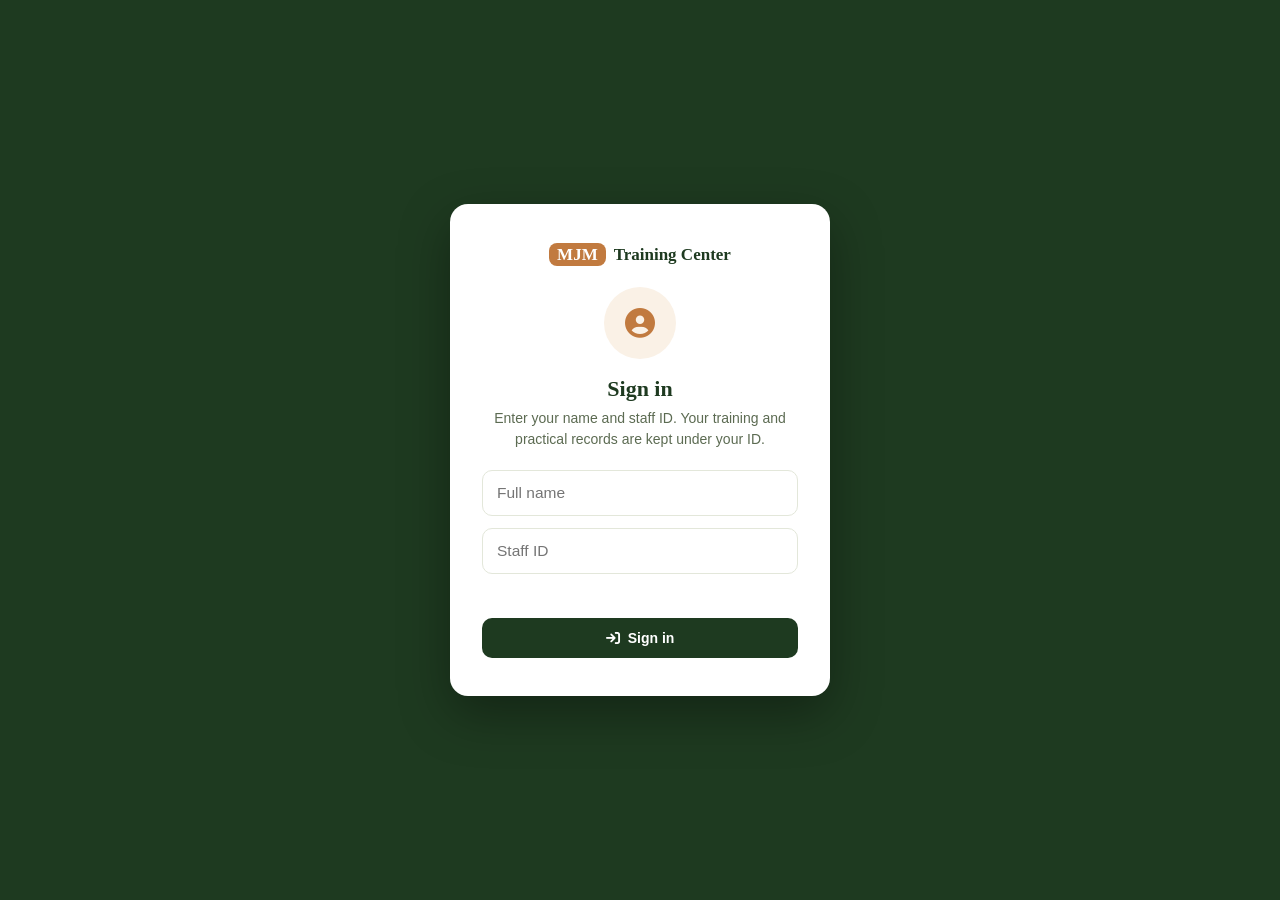
==== commit 545aa73f: "Add login with per-user records; pathways table gets Result, Training Slides and Practical columns -" ====
--- a/admin-operation.html
+++ b/admin-operation.html
@@ -5,8 +5,11 @@
 <meta name="viewport" content="width=device-width, initial-scale=1.0">
 <title>Admin Operation — MJM Training Center</title>
 <meta name="description" content="Admin operation training — batch reports and records.">
+<meta name="theme-color" content="#1E3A20">
+<link rel="icon" href="data:image/svg+xml,<svg xmlns='http://www.w3.org/2000/svg' viewBox='0 0 100 100'><text y='.9em' font-size='90'>🌱</text></svg>">
 <link rel="stylesheet" href="https://cdnjs.cloudflare.com/ajax/libs/font-awesome/6.5.2/css/all.min.css">
 <link rel="stylesheet" href="assets/style.css">
+<script>try{if(!localStorage.getItem('mjm-user'))location.replace('login.html')}catch(e){}</script>
 </head>
 <body>
 
@@ -58,8 +61,11 @@
   <div class="done-card">
     <div class="done-seal"><i class="fa-solid fa-circle-check"></i></div>
     <h2>Congratulations!</h2>
-    <p>You've finished the course.</p>
-    <a class="btn" href="nursery.html"><i class="fa-solid fa-arrow-left"></i> Back to main page</a>
+    <p>You've finished the course — your reading has been recorded toward certification.</p>
+    <div style="display:flex;gap:10px;justify-content:center;flex-wrap:wrap">
+      <a class="btn" href="certificate.html"><i class="fa-solid fa-award"></i> Get certified</a>
+      <a class="btn ghost" href="nursery.html"><i class="fa-solid fa-arrow-left"></i> Back to main page</a>
+    </div>
   </div>
 </div>
 
@@ -71,10 +77,24 @@
   var stepEl=document.getElementById('pstep'),nameEl=document.getElementById('pname');
   var prevBtn=document.getElementById('prevBtn'),nextBtn=document.getElementById('nextBtn');
   var total=steps.length, cur=0;
+  var SLUG='admin-operation';
+  var PFX='mjm-u-'+(localStorage.getItem('mjm-user')||'guest')+'-';
+  var seen={};
+  try{JSON.parse(localStorage.getItem(PFX+'read-'+SLUG)||'[]').forEach(function(n){seen[n]=1});}catch(e){}
+  function record(i){
+    seen[i]=1;
+    var arr=Object.keys(seen).map(Number);
+    try{
+      localStorage.setItem(PFX+'read-'+SLUG,JSON.stringify(arr));
+      localStorage.setItem(PFX+'pages-'+SLUG,String(total));
+      if(arr.length>=total) localStorage.setItem(PFX+'done-'+SLUG,'1');
+    }catch(e){}
+  }
   [].forEach.call(document.querySelectorAll('.reveal'),function(el){el.classList.add('in');});
   function nameOf(sec){var t=sec.querySelector('.slide-title');return t?t.textContent.trim():'';}
   function show(i,scroll){
     cur=Math.max(0,Math.min(total-1,i));
+    record(cur);
     steps.forEach(function(s,idx){s.classList.toggle('active',idx===cur);});
     fill.style.width=((cur+1)/total*100)+'%';
     stepEl.textContent='Page '+(cur+1)+' of '+total;
@@ -84,7 +104,7 @@
     if(scroll!==false) window.scrollTo({top:0,behavior:'smooth'});
   }
   prevBtn.addEventListener('click',function(){ if(cur>0) show(cur-1); });
-  nextBtn.addEventListener('click',function(){ if(cur<total-1) show(cur+1); else document.getElementById('doneModal').classList.add('show'); });
+  nextBtn.addEventListener('click',function(){ if(cur<total-1) show(cur+1); else{ try{localStorage.setItem(PFX+'done-admin-operation','1');}catch(e){} document.getElementById('doneModal').classList.add('show'); } });
   document.addEventListener('keydown',function(e){
     if(e.target.tagName==='INPUT'||e.target.tagName==='TEXTAREA') return;
     if(e.key==='ArrowRight'){ if(cur<total-1) show(cur+1); }
--- a/assets/style.css
+++ b/assets/style.css
@@ -9,6 +9,7 @@
     --maxw:1080px;
   }
   *{box-sizing:border-box;margin:0;padding:0}
+  [hidden]{display:none!important}
   html{scroll-behavior:smooth;scroll-padding-top:74px}
   body{font-family:var(--sans);color:var(--ink);background:#EDEFE7;line-height:1.5;-webkit-font-smoothing:antialiased}
   h1,h2,h3{font-family:var(--serif);font-weight:700;line-height:1.12}
@@ -234,6 +235,23 @@
   /* ---------- simple nav link (non-collapsing) ---------- */
   .homelink{font-size:13px;font-weight:600;color:#D7E3C4;padding:6px 10px;border-radius:6px;white-space:nowrap}
   .homelink:hover{background:rgba(255,255,255,.12);color:#fff}
+
+  /* ---------- signed-in user chip ---------- */
+  .userbox{display:flex;align-items:center;gap:8px;margin-left:auto}
+  .topbar-in .homelink{margin-left:auto}
+  .topbar-in .homelink~.userbox{margin-left:0}
+  .userchip{display:inline-flex;align-items:center;gap:7px;font-size:12.5px;font-weight:700;color:#fff;
+    background:rgba(255,255,255,.12);border-radius:20px;padding:6px 13px;white-space:nowrap;
+    max-width:180px;overflow:hidden;text-overflow:ellipsis}
+  .userchip i{color:var(--moss)}
+  .logout{display:inline-flex;align-items:center;gap:6px;background:none;border:1px solid rgba(255,255,255,.25);
+    color:#D7E3C4;font-size:12px;font-weight:700;border-radius:20px;padding:6px 12px;cursor:pointer;
+    font-family:var(--sans);white-space:nowrap;transition:background .15s,color .15s}
+  .logout:hover{background:rgba(255,255,255,.12);color:#fff}
+  @media (max-width:560px){
+    .userchip{max-width:110px}
+    .logout .lbl{display:none}
+  }
 
   /* ---------- landing modules ---------- */
   .modules{display:grid;grid-template-columns:repeat(auto-fit,minmax(280px,1fr));gap:22px}
@@ -329,6 +347,9 @@
   .gate-card input{width:100%;padding:13px 14px;border:1.5px solid var(--line);border-radius:10px;font-size:18px;
     text-align:center;letter-spacing:.35em;font-family:var(--sans);margin-bottom:12px}
   .gate-card input:focus{outline:none;border-color:var(--leaf)}
+  .gate-card input.plain{letter-spacing:normal;text-align:left;font-size:15.5px}
+  .login-brand{font-family:var(--serif);font-weight:700;font-size:17px;color:var(--forest);margin-bottom:20px}
+  .login-brand .mjm{background:var(--earth);color:#fff;border-radius:8px;padding:2px 8px;margin-right:4px}
   .gate-err{color:#b23b2e;font-size:13px;min-height:18px;margin-bottom:10px;font-weight:600}
   .gate.shake .gate-card{animation:shake .42s}
   @keyframes shake{0%,100%{transform:translateX(0)}25%{transform:translateX(-9px)}75%{transform:translateX(9px)}}
@@ -372,7 +393,7 @@
   /* role × skill matrix */
   .matrix-wrap{overflow-x:auto;-webkit-overflow-scrolling:touch;border-radius:14px;
     box-shadow:0 3px 10px rgba(27,42,23,.07)}
-  .matrix{width:100%;border-collapse:separate;border-spacing:0;min-width:660px;background:var(--card);
+  .matrix{width:100%;border-collapse:separate;border-spacing:0;min-width:800px;background:var(--card);
     border:1px solid var(--line);border-radius:14px;overflow:hidden}
   .matrix th,.matrix td{padding:14px 10px;text-align:center;border-bottom:1px solid var(--line)}
   .matrix tbody tr:last-child td{border-bottom:0}
@@ -394,6 +415,13 @@
   .matrix .go{display:inline-grid;place-items:center;width:34px;height:34px;border-radius:8px;
     background:var(--forest);color:#fff;font-size:14px;transition:background .15s,transform .15s}
   .matrix .go:hover{background:var(--green);transform:translateX(2px)}
+  .matrix .go.alt{background:var(--earth)}
+  .matrix .go.alt:hover{background:var(--earth-d)}
+  .score-pill{display:inline-flex;align-items:center;gap:5px;font-weight:700;font-size:12.5px;
+    background:#f0e3d2;color:var(--earth-d);border-radius:14px;padding:5px 12px;white-space:nowrap;
+    transition:transform .15s,box-shadow .15s}
+  .score-pill:hover{transform:translateY(-1px);box-shadow:0 3px 8px rgba(27,42,23,.15)}
+  .score-pill.full{background:#dceac8;color:var(--green)}
   .path-note{margin-top:24px;background:var(--card-e);border:1px solid var(--line);border-radius:14px;
     padding:20px 22px;display:flex;gap:16px;align-items:flex-start}
   .path-note .icon-badge{flex:none;width:48px;height:48px;font-size:20px;background:var(--earth)}
@@ -450,6 +478,7 @@
 
   .cert-panel{margin-top:26px;display:none}
   .cert-panel.show{display:block;animation:pagein .4s ease}
+  .cert-pick .cstatus{margin-top:14px}
   .certificate{position:relative;background:linear-gradient(160deg,#fffdf6,#f6efdd);border:2px solid #e3cf9e;
     border-radius:18px;padding:38px 32px;text-align:center;box-shadow:0 10px 30px rgba(120,90,20,.12)}
   .certificate::before{content:"";position:absolute;inset:10px;border:1px solid #e3cf9e;border-radius:12px;pointer-events:none}
@@ -461,3 +490,89 @@
   .certificate .ccourse{font-family:var(--serif);font-weight:700;color:var(--earth-d);font-size:20px;margin-bottom:18px}
   .cert-note{margin-top:18px;font-size:13.5px;color:var(--mute);min-height:20px}
   .cert-note b{color:var(--forest)}
+
+  /* ---------- role requirements checklist ---------- */
+  .req-group{margin-top:28px}
+  .req-group h3{font-family:var(--serif);color:var(--forest);font-size:19px;margin-bottom:2px}
+  .req-group .rg-sub{color:var(--mute);font-size:13.5px;margin-bottom:14px}
+  .req-group .rg-sub a{color:var(--green);font-weight:700;text-decoration:underline;text-decoration-color:var(--moss)}
+  .req{display:flex;align-items:center;gap:14px;background:var(--card);border-radius:12px;
+    padding:14px 18px;margin-bottom:10px;box-shadow:0 2px 8px rgba(27,42,23,.06)}
+  .req.met{background:#eaf2dd}
+  .req .icon-badge{width:44px;height:44px;font-size:17px;background:var(--forest)}
+  .req.met .icon-badge{background:var(--green)}
+  .req .req-body{flex:1;min-width:0}
+  .req .req-name{font-weight:700;color:var(--forest);font-size:14.5px}
+  .req .req-name a:hover{color:var(--green)}
+  .req .req-count{font-size:12.5px;color:var(--mute);margin-top:2px}
+  .req .bar{height:6px;background:#dde3d2;border-radius:3px;overflow:hidden;margin-top:8px}
+  .req .bar .fill{display:block;height:100%;background:var(--earth);border-radius:3px}
+  .req.met .bar .fill{background:var(--leaf)}
+  .req .req-state{flex:none;font-size:20px;color:#c7d0bb}
+  .req.met .req-state{color:var(--leaf)}
+
+  /* claim name form */
+  .name-form{max-width:380px;margin:22px auto 0;text-align:left}
+  .name-form label{display:block;font-size:12px;font-weight:700;letter-spacing:.12em;text-transform:uppercase;
+    color:var(--earth);margin-bottom:8px}
+  .name-form input{width:100%;padding:13px 14px;border:1.5px solid var(--line);border-radius:10px;
+    font-size:16px;font-family:var(--sans)}
+  .name-form input:focus{outline:none;border-color:var(--leaf)}
+  .name-form .err{color:#b23b2e;font-size:13px;font-weight:600;min-height:18px;margin-top:6px}
+
+  /* ---------- practical logbook ---------- */
+  .act{display:flex;align-items:center;gap:14px;background:var(--card);border-radius:12px;
+    padding:14px 18px;margin-bottom:10px;box-shadow:0 2px 8px rgba(27,42,23,.06)}
+  .act .icon-badge{width:44px;height:44px;font-size:17px}
+  .act .act-body{flex:1;min-width:0}
+  .act h3{font-size:15px;color:var(--forest)}
+  .act p{font-size:12.5px;color:var(--mute)}
+  .counter{display:flex;align-items:center;gap:8px;flex:none}
+  .cbtn{width:38px;height:38px;border-radius:10px;border:0;cursor:pointer;font-size:15px;
+    display:grid;place-items:center;background:var(--forest);color:#fff;transition:background .15s}
+  .cbtn:hover{background:var(--green)}
+  .cbtn.minus{background:transparent;color:var(--forest);border:1.5px solid var(--line)}
+  .cbtn.minus:hover{background:var(--card-e)}
+  .cbtn[disabled]{opacity:.3;cursor:not-allowed}
+  .cnt{min-width:52px;text-align:center;font-family:var(--serif);font-weight:700;font-size:22px;color:var(--forest)}
+  .act.met{background:#eaf2dd}
+  .act .bar{height:6px;background:#dde3d2;border-radius:3px;overflow:hidden;margin-top:8px}
+  .act .bar .fill{display:block;height:100%;background:var(--earth);border-radius:3px}
+  .act.met .bar .fill{background:var(--leaf)}
+  .act .tgt{font-size:12px;font-weight:700;color:var(--earth-d);white-space:nowrap}
+  .act.met .tgt{color:var(--green)}
+  @media (max-width:560px){
+    .act{flex-wrap:wrap}
+    .act .act-body{min-width:60%}
+  }
+
+  /* earned certificate details */
+  .certificate .cname{font-family:var(--serif);font-weight:700;font-size:clamp(24px,4.5vw,32px);color:var(--forest);
+    border-bottom:2px solid #e3cf9e;display:inline-block;padding:0 22px 6px;margin:6px 0 14px;min-width:55%}
+  .certificate .cmeta{display:flex;justify-content:center;gap:26px;flex-wrap:wrap;color:#a07c2a;
+    font-size:13px;font-weight:600;margin-top:16px}
+  .certificate .cmeta i{margin-right:6px}
+  .cert-actions{display:flex;justify-content:center;gap:12px;flex-wrap:wrap}
+  .cert-actions .btn{margin-top:22px}
+  .btn.ghost{background:transparent;color:var(--forest);border:1.5px solid #d8ceb2}
+  .btn.ghost:hover{background:rgba(255,255,255,.6);color:var(--forest)}
+  .cstatus{display:inline-flex;align-items:center;gap:8px;font-size:13px;font-weight:700;
+    border-radius:20px;padding:7px 15px}
+  .cstatus.ok{background:#dceac8;color:var(--green)}
+  .cstatus.todo{background:#f0e3d2;color:var(--earth-d)}
+
+  /* completed pill in pathway matrix */
+  .done-pill{display:inline-flex;align-items:center;gap:5px;font-size:10.5px;font-weight:700;letter-spacing:.05em;
+    text-transform:uppercase;background:#dceac8;color:var(--green);border-radius:12px;padding:3px 9px;
+    margin-left:10px;vertical-align:1px}
+  .done-pill.cert{background:#f5e6c4;color:#8a6a1f}
+  .done-pill.part{background:#f0e3d2;color:var(--earth-d)}
+
+  /* print: certificate only */
+  @media print{
+    body{background:#fff}
+    .topbar,.hero,footer,.cert-pick>label,.cert-select,.reqs,.name-form,.cert-actions,.cert-note,.cstatus{display:none!important}
+    .slide{border:0;padding:10px 0}
+    .cert-panel{margin-top:0}
+    .certificate{box-shadow:none;page-break-inside:avoid}
+  }
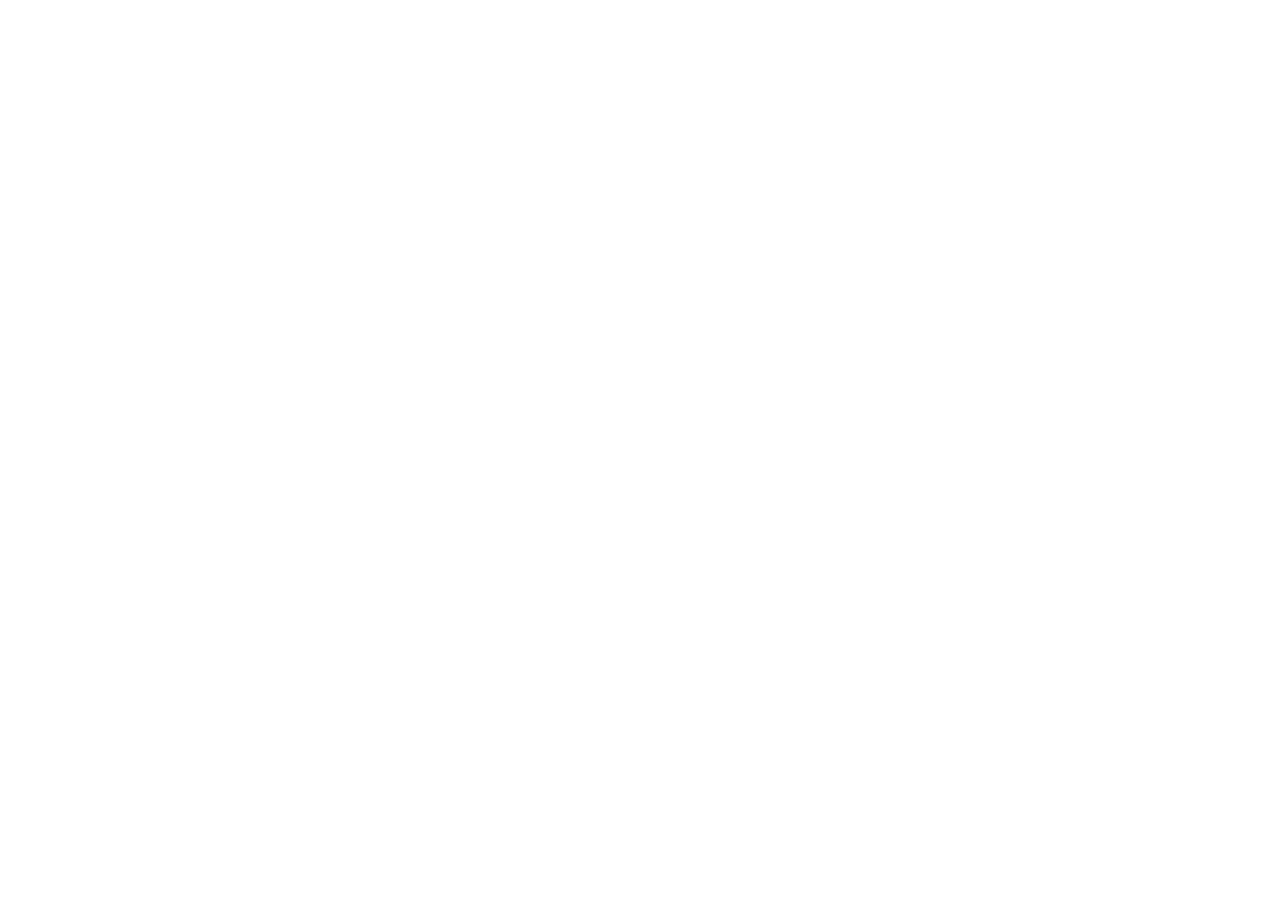
==== commit ad893d00: "Redirect to the MJM AI System — Training Center is now a module there The Training Center moved to h" ====
--- a/admin-operation.html
+++ b/admin-operation.html
@@ -9,7 +9,7 @@
 <link rel="icon" href="data:image/svg+xml,<svg xmlns='http://www.w3.org/2000/svg' viewBox='0 0 100 100'><text y='.9em' font-size='90'>🌱</text></svg>">
 <link rel="stylesheet" href="https://cdnjs.cloudflare.com/ajax/libs/font-awesome/6.5.2/css/all.min.css">
 <link rel="stylesheet" href="assets/style.css">
-<script>try{if(!localStorage.getItem('mjm-user'))location.replace('login.html')}catch(e){}</script>
+<script>location.replace("https://ai.mjmnursery.com/training/"+(location.pathname.split("/").pop()||"index.html"));</script>
 </head>
 <body>
 
